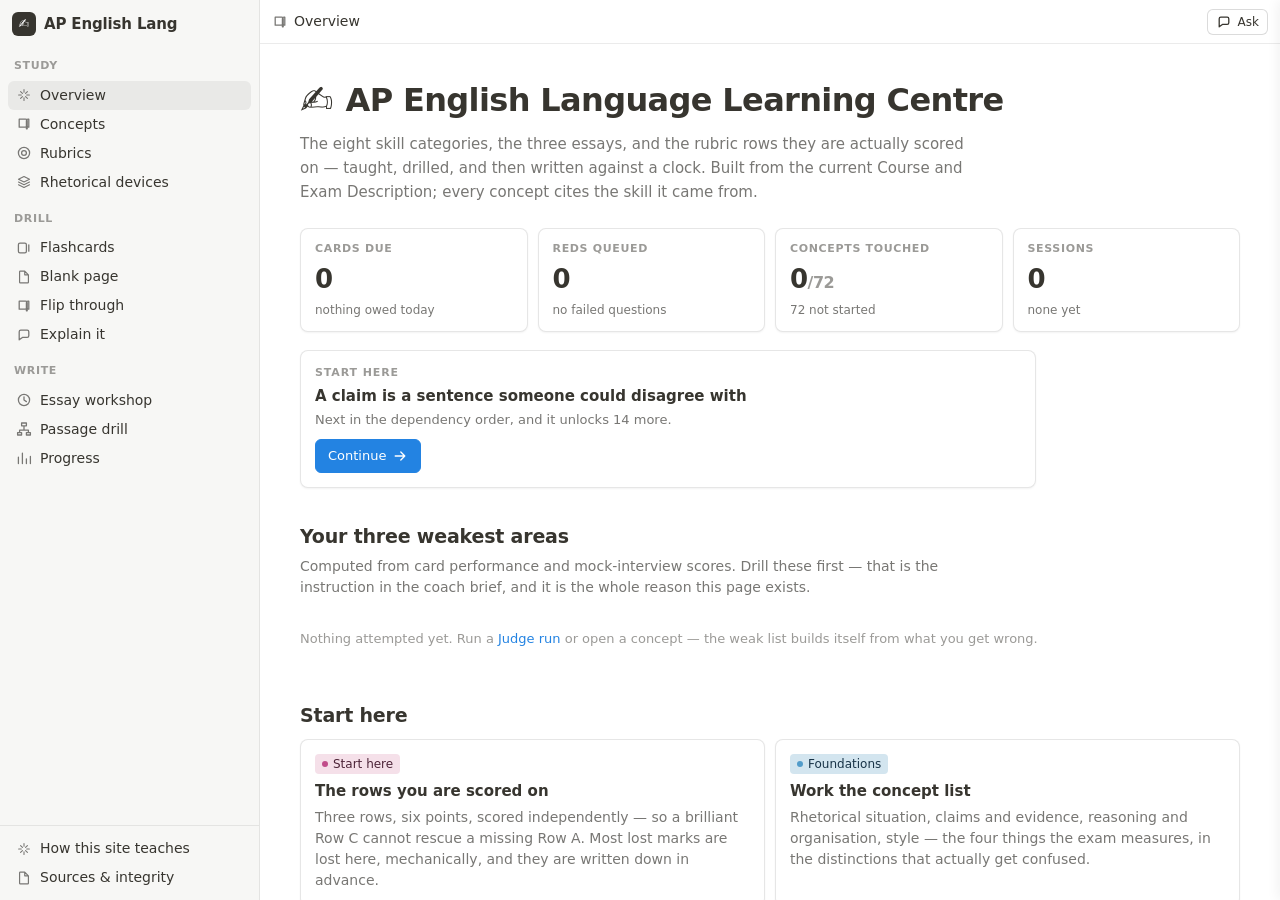
==== docs/learn/ap-english-lang/index.html @ 564c7996 "Learning Centre: the hub, and the two AP course centres One study engine, three centres. The machine" ====
<!DOCTYPE html>
<html lang="en">
<head>
<meta charset="UTF-8" />
<meta name="viewport" content="width=device-width, initial-scale=1.0" />
<title>AP English Language — Learning Centre</title>

<!--
  A study centre for AP English Language and Composition, built for a May 2027
  exam.

  Same engine as the other centres: no framework, no build step, no CDN, no
  network. It opens from file:// and keeps every byte of progress in
  localStorage under its own key.

  WHERE THE CONTENT COMES FROM. Everything traces to the College Board Course
  and Exam Description, version V.1, effective Fall 2024 — the edition
  governing a May 2027 exam. A single extract of that document was made once
  and every writer worked from that one copy, so no two of them could end up
  believing different things about the rubric. Every concept carries the skill
  code or rubric row it came from, and selfCheck() refuses a concept that does
  not.

  THE RUBRICS ARE QUOTED, NOT PARAPHRASED. On that one page fidelity beats
  voice: a student practises against those exact sentences and is scored
  against them. Every descriptor, decision rule and note in RUBRICS was
  transcribed from the CED and checked back against it as an exact substring.
  The surrounding "how you earn it" and "how you lose it" commentary is this
  site's own.

  NO REAL EXAM MATERIAL. Every essay prompt, drill passage and practice
  question here is original and says so. Released College Board questions are
  cited, never reproduced.

  WHY THERE IS NO DEPENDENCY MAP. The other centre has one because physics has
  real prerequisite structure — you cannot do energy before dynamics. These
  concepts are mostly lateral: you do not have to master exigence before
  audience, and a diagram implying you did would be a diagram of nothing. The
  prerequisite chains that do exist are short and live inside a single strand,
  and the concept list already shows them in order.

  This centre is NOT affiliated with, endorsed by, or produced by the College
  Board. AP is their trademark.
-->

<link rel="stylesheet" href="../shared/centre.css" />
<style>
/* Centre-local styling only. Anything shared with the other centres belongs in
   ../shared/centre.css. */

/* ---- rubric rows ---- */
.levels{display:flex;flex-direction:column;gap:8px;margin:10px 0 0}
.level{border:1px solid var(--card-line);border-radius:var(--radius);background:#fff;
       padding:12px 16px;text-align:left;width:100%;display:block}
.level.zero{background:var(--rail)}
.lvhead{display:flex;gap:8px;align-items:center;font-weight:600;font-size:13px;
        color:var(--ink-soft);margin-bottom:6px}
.lvpts{display:inline-flex;align-items:center;justify-content:center;min-width:22px;height:22px;
       border-radius:11px;background:var(--ink);color:#fff;font-size:12px;font-weight:700}
.level.zero .lvpts{background:var(--ink-faint)}
.lvdesc{font-size:14.5px;line-height:1.6}
.lvbul{margin:8px 0 0;padding-left:20px;font-size:13px;line-height:1.6;color:var(--ink-soft)}
.lvbul li{margin:3px 0}
button.level.pick{cursor:pointer;transition:border-color .12s,box-shadow .12s}
button.level.pick:hover{border-color:var(--accent)}
button.level.pick.on{border-color:var(--ink);box-shadow:0 0 0 1px var(--ink)}

/* ---- devices ---- */
.dev{display:flex;flex-direction:column}
.devhead{display:flex;gap:8px;align-items:baseline;flex-wrap:wrap;margin-bottom:8px}
.devdef{font-size:14px;line-height:1.6}
.devex{margin:10px 0 0;padding:8px 14px;border-left:2px solid var(--line-strong);
       background:var(--rail);border-radius:0 5px 5px 0;font-size:14px;line-height:1.65}
.devattr{font-size:11.5px;color:var(--ink-faint);margin:5px 0 0}
.deveff{font-size:13.5px;line-height:1.6;margin:10px 0 0}
.devconf{font-size:12.5px;line-height:1.55;margin:8px 0 0;color:var(--ink-soft);
         border-top:1px solid var(--line);padding-top:8px}

/* ---- workshop ---- */
.examtop{display:flex;gap:12px;align-items:center;flex-wrap:wrap;
         border-bottom:1px solid var(--line);padding-bottom:12px}
.clock{margin-left:auto;font-variant-numeric:tabular-nums;font-size:22px;font-weight:700;
       letter-spacing:-.02em}
.clock.low{color:var(--pill-red-ink)}
.essaybox{min-height:420px;margin-top:16px;font-size:15.5px;line-height:1.8;
          font-family:Georgia,"Iowan Old Style",serif}

/* ---- drill ---- */
.drillq{margin:22px 0 0;padding-top:18px;border-top:1px solid var(--line)}
.dqstem{font-size:15px;line-height:1.6;margin-bottom:10px}
.opt{display:flex;gap:10px;align-items:flex-start;text-align:left;width:100%;
     border:1px solid var(--line-strong);border-radius:8px;background:#fff;padding:10px 13px;
     font-size:14px;line-height:1.55;cursor:pointer;margin-bottom:6px;
     transition:border-color .12s,background .12s}
.opt:hover:enabled{border-color:var(--accent)}
.opt:disabled{cursor:default}
.opt.right{border-color:var(--pill-green-dot);background:#f6fbf7}
.opt.wrong{border-color:var(--pill-red-dot);background:#fff8f7}
.optl{font-weight:700;color:var(--ink-faint);flex:0 0 auto}
.optt{flex:1;min-width:0}
.pg-text.numbered p{counter-increment:pgline}
</style>
</head>

<body>
<div class="backdrop" id="backdrop"></div>

<div class="app">
  <aside class="rail nsb" id="rail">
    <div class="rail-head">
      <div class="mark">✍️</div>
      <div class="rail-title">AP English Lang</div>
    </div>
    <div class="rail-scroll nsb" id="nav"></div>
    <div class="rail-foot">
      <button class="navrow" data-go="method">
        <span class="ico" data-ico="spark"></span> How this site teaches
      </button>
      <button class="navrow" data-go="sources">
        <span class="ico" data-ico="file"></span> Sources &amp; integrity
      </button>
    </div>
  </aside>

  <div class="main">
    <header class="topbar">
      <button class="hamb" id="hamb" aria-label="Menu"><span data-ico="menu"></span></button>
      <div class="crumb"><span data-ico="book"></span><b id="crumb">Overview</b></div>
      <div class="spacer"></div>
      <span class="faint num" id="duebadge"></span>
      <button class="btn sm" id="tutorbtn" hidden><span data-ico="ask"></span> Ask</button>
    </header>
    <div class="scroll nsb" id="view"></div>
  </div>
</div>

<button class="asksel" id="asksel"><span data-ico="ask"></span> Ask</button>

<aside class="tutor" id="tutor" hidden>
  <div class="tutor-head">
    <span data-ico="ask" style="color:var(--ink-soft)"></span>
    <b>Ask</b>
    <button class="btn ghost sm" id="tutorclear">Clear</button>
    <button class="btn ghost sm" id="tutorclose">Close</button>
  </div>
  <div class="tutor-ctx" id="tutorctx"></div>
  <div class="tutor-log nsb" id="tutorlog"></div>
  <form class="tutor-ask" id="tutorform">
    <textarea id="tutorin" rows="1" placeholder="Explain this…"></textarea>
    <button class="btn primary sm" type="submit">Send</button>
  </form>
</aside>

<!-- The drafted material: concepts, cards, questions, the rubrics, the device
     reference, the essay prompts and the drills. Generated; see the note at the
     top of this file. -->
<script src="content.js"></script>

<script>
"use strict";

/* ===========================================================================
   THIS CENTRE'S OWN FURNITURE
   Hand-written, unlike content.js.
   =========================================================================== */

var GROUPS = [
  {id:"rhet",    label:"Rhetorical situation",       pill:"p-blue"},
  {id:"claim",   label:"Claims and evidence",        pill:"p-green"},
  {id:"reason",  label:"Reasoning and organisation", pill:"p-orange"},
  {id:"style",   label:"Style",                      pill:"p-purple"},
  {id:"exam",    label:"The exam and its rubrics",   pill:"p-pink"},
  {id:"devices", label:"Rhetorical devices",         pill:"p-yellow"}
];

var PRESETS = {
  explain: {label:"Explain it", emo:"💬", n:10, tier:1,
    blurb:"Tier 1. Can you say what the idea is, out loud, without reaching for a term?"},
  apply:   {label:"Apply it", emo:"🖊️", n:10, tier:2,
    blurb:"Tier 2. The rubric rows, the exam's own numbers, and what a given move actually does."},
  traps:   {label:"The traps", emo:"⚠️", n:10, tier:3,
    blurb:"Tier 3. Naming devices instead of explaining them, summary wearing analysis's clothes, the thesis nobody could disagree with."},
  weakest: {label:"Your weakest", emo:"🎯", n:12, weakest:true,
    blurb:"Questions tagged to the concepts your own card record says you are shakiest on."}
};

var METHOD = [
  {
    name:"Guess before you read",
    where:"Every concept page opens with one question and a blank box.",
    why:"Reading an explanation you have not tried to produce is the cheapest possible encounter "+
      "with it. Everything makes sense, nothing sticks, and what you take away is mostly the "+
      "feeling of having understood. Attempting first — and failing — changes what the prose is: "+
      "it arrives as the resolution to a question you are actually holding.",
    evidence:"Kornell, Hays & Bjork (2009); Richland, Kornell & Kao (2009). A failed retrieval "+
      "attempt before study beats spending the same time studying. The errors are not a cost "+
      "paid for the benefit — they appear to be part of the mechanism.",
    note:"Write the wrong thing rather than nothing. A blank is a weaker pretest than a bad guess."
  },
  {
    name:"Commit to a confidence, then look",
    where:"Flashcards ask how sure you are, and that button is what reveals the answer.",
    why:"Grading yourself after seeing the answer is the one place this app could quietly lie to "+
      "itself. Recognising a correct answer is easy and feels almost exactly like having known "+
      "it. Taking the claim before the answer is on screen makes it a prediction, which can be "+
      "scored — and the Progress tab scores it.",
    evidence:"The delayed-judgement-of-learning literature: confidence judgements made while the "+
      "material is still on screen track fluency rather than memory, and are systematically "+
      "inflated.",
    note:"This subject inflates worse than most, because its vocabulary is easy to recognise and "+
      "hard to use. Knowing what anaphora means is not the skill being tested."
  },
  {
    name:"Score yourself against the row, not against a feeling",
    where:"The essay workshop puts the rubric's real descriptors on screen while you mark your "+
      "own writing.",
    why:"Every essay is scored on three rows, independently, by a reader asking three yes-or-no "+
      "questions. A self-assessment that produces an overall impression is measuring something "+
      "the exam does not measure. Marking row by row, with the descriptors visible, is the only "+
      "version of this exercise that transfers.",
    evidence:"Rubric-referenced self-assessment improves performance when the criteria are "+
      "specific and visible at the moment of judging, and not otherwise — the visibility is the "+
      "active ingredient.",
    note:"Row B is four of the six points and moves the slowest. The workshop tracks it "+
      "separately for that reason."
  },
  {
    name:"Spacing, and coming back to what you got wrong",
    where:"Cards return on a schedule that lengthens when you are right and collapses when you "+
      "are not. Three correct recalls on three separate days is the criterion.",
    why:"Massed practice produces fast, confident, short-lived learning. Spaced practice feels "+
      "worse while you do it and is what is still there in May.",
    evidence:"Rawson & Dunlosky on successive relearning; Cepeda et al. on the spacing effect "+
      "across hundreds of studies.",
    note:"The due count in the sidebar is the only number here worth chasing daily."
  },
  {
    name:"Read the question, not the passage",
    where:"The passage drill explains every wrong option, not just the right answer.",
    why:"This exam's multiple choice is a reading skill rather than a recall test, and its "+
      "distractors are built to be true. An option can be an accurate statement about the "+
      "passage and still not answer the question asked, and noticing that gap is most of the "+
      "section. So the drill spends its effort on why each wrong option was tempting.",
    evidence:"Feedback that explains the error outperforms feedback that only marks it, and the "+
      "gap widens when the errors are systematic rather than careless.",
    note:"If you got one right by eliminating three, read the explanation anyway. Eliminating is "+
      "a different skill from recognising, and only one of them survives a harder passage."
  }
];

var SOURCES = [
  {label:"AP English Language and Composition Course and Exam Description",
   what:"The syllabus, and the only source of truth for this centre. The nine units, the eight "+
        "skill categories and their 22 skills, the exam format, and the complete scoring rubric "+
        "for all three free-response questions — every row, decision rule and note. Version V.1, "+
        "effective Fall 2024, the edition governing a May 2027 exam.",
   url:"https://apcentral.collegeboard.org/media/pdf/ap-english-language-and-composition-course-and-exam-description.pdf",
   fetched:"2026-08-05"},
  {label:"AP Central — how AP Exams are administered, by course",
   what:"Established that AP English Language and Composition is fully digital in Bluebook for "+
        "2027, with essays typed and submitted in the app. Rubrics, timings and weights are "+
        "unchanged by that.",
   url:"https://apcentral.collegeboard.org/",
   fetched:"2026-08-05"},
  {label:"Barron's AP English Language and Composition Premium, 2024",
   what:"Used ONLY as the old side of a diff — see CHANGES_SINCE_2024.md. Nothing here is taught "+
        "from it. It presents a single rubric in running prose for all three essays, with no "+
        "decision rules and no per-point exemplars, which is why the diff exists.",
   url:null,
   fetched:"2026-08-05"},
  {label:"Released College Board free-response questions",
   what:"CITED, NEVER REPRODUCED. The CED itself prints three sample questions — a synthesis "+
        "question on the future of public libraries, a rhetorical-analysis question on "+
        "Condoleezza Rice's 2012 commencement address at Southern Methodist University, and an "+
        "argument question on Barbara Jordan's warning about private wants. Every prompt in this "+
        "centre's workshop is original; work the real ones from College Board's own site "+
        "alongside them.",
   url:"https://apcentral.collegeboard.org/courses/ap-english-language-and-composition/exam",
   fetched:"2026-08-05"}
];

/* ===========================================================================
   THE CENTRE
   =========================================================================== */
var CENTRE = {
  id:         "ap-english-lang",
  title:      "AP English Language",
  emoji:      "✍️",
  storageKey: "ap_english_lang_learn_v1",

  requireSource: true,
  sourcePattern: "^(Skill [1-8]\\.[A-C]|Q[1-3] Row [ABC]|Exam format)$",

  /* No `map`. See the note at the top of this file: these concepts are lateral,
     and a dependency diagram would be drawing structure that is not there. */
  routes: [
    {id:"overview", label:"Overview",           ico:"spark",  section:"Study"},
    {id:"learn",    label:"Concepts",           ico:"book"},
    {id:"rubrics",  label:"Rubrics",            ico:"target"},
    {id:"devices",  label:"Rhetorical devices", ico:"layers"},
    {id:"cards",    label:"Flashcards",         ico:"cards",  section:"Drill"},
    {id:"recall",   label:"Blank page",         ico:"file"},
    {id:"practice", label:"Flip through",       ico:"book"},
    {id:"mock",     label:"Explain it",         ico:"ask"},
    {id:"workshop", label:"Essay workshop",     ico:"clock",  section:"Write"},
    {id:"drill",    label:"Passage drill",      ico:"flow"},
    {id:"progress", label:"Progress",           ico:"chart"}
  ],

  mock: {
    emoji: "💬",
    title: "Explain it",
    lede:  "A question appears. You answer it out loud, in your own words, before you reveal " +
           "anything. Then you score yourself honestly — Green only if you could survive two " +
           "follow-ups, Red if you bluffed. Reds come back in later sessions without warning.",
    order: ["explain","apply","traps","weakest"],
    note:  "<strong>The scoring rule.</strong><br>" +
           "<strong>Green</strong> — you produced it, correctly, and could handle a follow-up. " +
           "<strong>Amber</strong> — right but shallow, or you needed the hint. " +
           "<strong>Red</strong> — wrong, or you named a term instead of explaining an effect. " +
           "Fluent prose that restates the question in better vocabulary is a Red, not an Amber."
  },

  why: {
    head:   "Why the rubric rewards this",
    ask:    "Before you read the answer — why do you think this earns the point, and what would " +
            "a reader lose if you left it out?",
    reveal: "Show me the reasoning"
  },

  tutorRoot: "docs/learn/ap-english-lang/",

  overviewTitle: "AP English Language Learning Centre",
  lede: "The eight skill categories, the three essays, and the rubric rows they are actually " +
        "scored on — taught, drilled, and then written against a clock. Built from the current " +
        "Course and Exam Description; every concept cites the skill it came from.",

  startHere: [
    {href:"#/rubrics", pill:"p-pink", eyebrow:"Start here",
     title:"The rows you are scored on",
     body:"Three rows, six points, scored independently — so a brilliant Row C cannot rescue a " +
          "missing Row A. Most lost marks are lost here, mechanically, and they are written " +
          "down in advance."},
    {href:"#/learn", pill:"p-blue", eyebrow:"Foundations",
     title:"Work the concept list",
     body:"Rhetorical situation, claims and evidence, reasoning and organisation, style — the " +
          "four things the exam measures, in the distinctions that actually get confused."},
    {href:"#/workshop", pill:"p-green", eyebrow:"Under the clock",
     title:"Write one in forty minutes",
     body:"A prompt, the real time limit, a box. Then the rubric's own descriptors on screen " +
          "while you mark yourself row by row. Every attempt is kept, so Row B can be watched."},
    {href:"#/drill", pill:"p-orange", eyebrow:"Multiple choice",
     title:"Read the question, not the passage",
     body:"The exam's own question stems, and an explanation of why each wrong option was built " +
          "to tempt you. That is where this section is won."},
    {href:"#/method", pill:"p-purple", eyebrow:"Read once",
     title:"Why this site keeps getting in your way",
     body:"The gates, the guessing and the spacing are deliberate. Worth ten minutes before you " +
          "decide to route around one of them."}
  ],

  aboutNote:
    "<strong>What this site is.</strong> A study centre for AP English Language and Composition, " +
    "built from the College Board Course and Exam Description for the year in effect for a " +
    "<strong>May 2027</strong> exam. It is <strong>not affiliated with, endorsed by, or produced " +
    "by the College Board</strong>. Rubric descriptors are quoted and attributed because you are " +
    "scored against those exact sentences; every explanation around them is original. Every essay " +
    "prompt and drill passage here was written for this site and says so.",

  sourcesLede:
    "Every claim on this site traces to the Course and Exam Description. Nothing was invented for " +
    "the sake of a lesson, and where the syllabus is silent — as it is about what the Bluebook " +
    "editor lets you do — the site says so rather than filling the gap.",
  sourcesNote:
    "<strong>The honest note.</strong> " +
    "This is a study aid assembled from one reading of the CED, so it inherits any error in that " +
    "reading. No passage here is a real exam passage and no prompt is a real exam prompt — they " +
    "are original, and labelled. Where a real released question would be better practice, it is " +
    "cited rather than reproduced. <strong>AP</strong> is a trademark of the College Board.",

  concepts:  CONCEPTS,
  cards:     CARDS,
  questions: QUESTIONS,
  groups:    GROUPS,
  presets:   PRESETS,
  method:    METHOD,
  sources:   SOURCES
};
</script>

<script src="../shared/centre.js"></script>
<script src="views.js"></script>
<script>Centre.boot();</script>
</body>
</html>
---- docs/learn/shared/centre.css ----
/* ===========================================================================
   Learning Centre — shared stylesheet
   Extracted verbatim from the single-file Surrey site so every centre reads as
   one family. White mode only: there is deliberately no dark theme and no
   toggle. Nothing here is centre-specific.
   =========================================================================== */

/* ===========================================================================
   TOKENS
   Taken from the scheduler reference so the three pages read as one family.
   White mode only — there is deliberately no dark theme and no toggle.
   =========================================================================== */
:root{
  color-scheme: light;

  --bg:#ffffff;
  --ink:#37352f;          /* Notion's near-black; never pure #000 */
  --ink-soft:#787774;
  --ink-faint:#9b9a97;
  --placeholder:#b3b2af;

  --rail:#f7f7f5;
  --line:rgba(0,0,0,.08);
  --line-strong:rgba(0,0,0,.14);
  --hover:rgba(0,0,0,.06);

  --accent:#2383e2;
  --accent-hover:#1a6dc0;
  --accent-wash:rgba(35,131,226,.10);

  --card-line:rgba(15,15,15,.10);
  --card-shadow:0 1px 2px rgba(15,15,15,.05);
  --card-shadow-hover:0 2px 6px rgba(15,15,15,.12);
  --radius:8px;

  /* Notion pill pairs. Mastery maps onto three of these: green / yellow / red.
     Kept muted so a wall of status colour never out-shouts the accent. */
  --pill-green-bg:#dbeddb;   --pill-green-ink:#1c3829;   --pill-green-dot:#4f9d78;
  --pill-yellow-bg:#fdecc8;  --pill-yellow-ink:#402c1b;  --pill-yellow-dot:#cb912f;
  --pill-red-bg:#ffe2dd;     --pill-red-ink:#5d1715;     --pill-red-dot:#e03e3e;
  --pill-blue-bg:#d3e5ef;    --pill-blue-ink:#183347;    --pill-blue-dot:#529cca;
  --pill-purple-bg:#e8deee;  --pill-purple-ink:#412454;  --pill-purple-dot:#9065b0;
  --pill-orange-bg:#fadec9;  --pill-orange-ink:#49290e;  --pill-orange-dot:#d9730d;
  --pill-grey-bg:#e3e2e0;    --pill-grey-ink:#37352f;    --pill-grey-dot:#91918e;
  --pill-pink-bg:#f5e0e9;    --pill-pink-ink:#4c2337;    --pill-pink-dot:#c14c8a;
}

*{box-sizing:border-box}
html,body{height:100%}
body{
  margin:0;
  background:var(--bg);
  color:var(--ink);
  font:14px/1.5 system-ui,-apple-system,BlinkMacSystemFont,"Segoe UI",Helvetica,Arial,sans-serif;
  -webkit-font-smoothing:antialiased;
}
::selection{background:rgba(35,131,226,.22)}
a{color:var(--accent);text-decoration:none}
a:hover{text-decoration:underline}
button{font:inherit;color:inherit;background:none;border:none;cursor:pointer}
input,textarea,select{font:inherit;color:inherit}

/* Notion's slim scrollbars. Applied to every scroll container. */
.nsb::-webkit-scrollbar{height:12px;width:12px}
.nsb::-webkit-scrollbar-track{background:transparent}
.nsb::-webkit-scrollbar-thumb{
  background:rgba(55,53,47,.18);border-radius:999px;
  border:3px solid transparent;background-clip:content-box;
}
.nsb::-webkit-scrollbar-thumb:hover{background:rgba(55,53,47,.32);background-clip:content-box}

@keyframes pop-in{from{opacity:0;transform:translateY(4px) scale(.985)}to{opacity:1;transform:none}}
.pop{animation:pop-in .16s cubic-bezier(.2,.8,.2,1)}

/* ===========================================================================
   LAYOUT
   =========================================================================== */
.app{display:flex;height:100vh;overflow:hidden}

.rail{
  width:260px;flex:0 0 260px;background:var(--rail);
  border-right:1px solid var(--line);display:flex;flex-direction:column;
  transition:transform .2s;
}
.rail-head{display:flex;align-items:center;gap:8px;padding:12px 12px 8px}
.mark{
  width:24px;height:24px;border-radius:6px;background:var(--ink);
  display:grid;place-items:center;color:#fff;font-size:13px;flex:0 0 auto;
}
.rail-title{font-size:15px;font-weight:600;letter-spacing:-.01em;flex:1;min-width:0}
.rail-scroll{flex:1;overflow-y:auto;padding:0 8px 12px}
.rail-foot{padding:8px;border-top:1px solid var(--line)}

.sect-label{
  font-size:11px;font-weight:600;text-transform:uppercase;letter-spacing:.06em;
  color:var(--ink-faint);padding:0 6px;margin:14px 0 6px;
}
.navrow{
  display:flex;align-items:center;gap:8px;width:100%;text-align:left;
  padding:4px 8px;border-radius:6px;color:var(--ink);font-size:14px;
  transition:background .12s;
}
.navrow:hover{background:var(--hover)}
.navrow.on{background:var(--hover);font-weight:500}
.navrow .ico{color:var(--ink-soft);flex:0 0 auto}
/* An icon span is inline by default, so its SVG sits on the text baseline and
   every glyph lands at a slightly different height. Centring in a fixed box
   makes alignment a property of the container rather than of each path. */
[data-ico]{
  display:inline-flex;align-items:center;justify-content:center;
  width:16px;height:16px;flex:0 0 auto;vertical-align:middle;
}
[data-ico] svg{display:block}
.navrow .count{
  margin-left:auto;font-size:12px;color:var(--ink-faint);
  font-variant-numeric:tabular-nums;
}
.navrow .count.hot{
  background:var(--pill-red-bg);color:var(--pill-red-ink);
  padding:0 6px;border-radius:999px;font-weight:600;
}

.main{flex:1;display:flex;flex-direction:column;min-width:0}
.topbar{
  height:44px;flex:0 0 44px;border-bottom:1px solid var(--line);
  display:flex;align-items:center;gap:8px;padding:0 12px;
}
.crumb{display:flex;align-items:center;gap:6px;color:var(--ink-soft);font-size:14px;min-width:0}
.crumb b{color:var(--ink);font-weight:500}
.spacer{flex:1}
.hamb{display:none;width:28px;height:28px;border-radius:6px;place-items:center;color:var(--ink-soft)}
.hamb:hover{background:var(--hover)}
.scroll{flex:1;overflow-y:auto}
.page{padding:32px 40px 80px;max-width:1180px}
.page.narrow{max-width:920px}
/* The pipeline page carries a diagram and a side panel side by side, so it is
   allowed past the 1180 the prose pages are held to. */
.page.wide{max-width:1320px}

.backdrop{position:fixed;inset:0;background:rgba(0,0,0,.2);z-index:30;display:none}

@media(max-width:900px){
  .rail{position:fixed;inset:0 auto 0 0;z-index:40;transform:translateX(-100%)}
  body.rail-open .rail{transform:none}
  body.rail-open .backdrop{display:block}
  .hamb{display:grid}
  .page{padding:24px 20px 80px}
}

/* ===========================================================================
   TYPE
   =========================================================================== */
.title{display:flex;align-items:center;gap:12px;margin:0 0 8px}
.title .emo{font-size:40px;line-height:1}
.title h1{font-size:32px;font-weight:700;letter-spacing:-.02em;margin:0}
.lede{color:var(--ink-soft);font-size:15px;max-width:42rem;margin:0 0 4px;line-height:1.6}
h2.sec{font-size:19px;font-weight:600;letter-spacing:-.01em;margin:34px 0 10px}
h3.sub{font-size:15px;font-weight:600;margin:22px 0 6px}
.eyebrow{
  font-size:11px;font-weight:600;text-transform:uppercase;letter-spacing:.08em;
  color:var(--ink-faint);
}
.muted{color:var(--ink-soft)}
.faint{color:var(--ink-faint)}
.num{font-variant-numeric:tabular-nums}
code,.mono{
  font-family:ui-monospace,"SF Mono","JetBrains Mono",Menlo,monospace;
  font-size:.92em;
}
code{background:var(--pill-grey-bg);padding:1px 5px;border-radius:4px}

/* Math. A small LaTeX subset rendered with spans — see texToHtml(). KaTeX would
   be better typography and ~300 KB of JS plus font files, which would end this
   file's one hard rule: it opens from file:// with no network. */
.math{font-family:Georgia,"Times New Roman",serif;font-size:1.04em;white-space:nowrap}
.math i{font-style:italic;padding-right:.03em}
.math .up{font-style:normal;font-family:inherit;white-space:pre-wrap}
.math .up i{font-style:normal}
.math .up.bf{font-weight:700}
.math sup,.math sub{font-size:.72em;line-height:0}
.math sup{vertical-align:.52em}
.math sub{vertical-align:-.28em}
.math .frac{display:inline-flex;flex-direction:column;vertical-align:middle;
  text-align:center;margin:0 .18em}
.math .frac > span{padding:0 .3em;line-height:1.24}
.math .frac > span:first-child{border-bottom:1px solid currentColor}
.math .acc{position:relative;display:inline-block}
/* NOT .mark — that is the sidebar badge (white on dark), and an accent using
   it inherited color:#fff and rendered white-on-white. */
.math .acc > .amark{position:absolute;left:0;right:0;top:-.46em;text-align:center;
  font-size:.8em;line-height:1;font-style:normal}
.math .sqrt > span{border-top:1px solid currentColor;padding:0 .15em;margin-left:.05em}
.math-block{display:block;text-align:center;margin:12px 0;font-size:1.12em;white-space:normal}

/* tab strip under the page title */
.tabs{display:flex;gap:4px;border-bottom:1px solid var(--line);margin:18px 0 0}
.tab{
  display:flex;align-items:center;gap:6px;padding:6px 8px;font-size:14px;
  color:var(--ink-faint);border-bottom:2px solid transparent;margin-bottom:-1px;
}
.tab:hover{color:var(--ink-soft)}
.tab.on{color:var(--ink);font-weight:500;border-bottom-color:var(--ink)}
/* A tab that is a link still needs to stop looking like body copy on hover. */
a.tab:hover{text-decoration:none}

/* Concept page: reading column plus a gutter for the analogy. */
.lesson-wrap{display:flex;align-items:flex-start}
.lesson-side{
  flex:0 0 316px;min-width:0;position:sticky;top:0;
  padding:96px 40px 40px 0;
}
.analogy{
  background:var(--pill-yellow-bg);border:1px solid rgba(203,145,47,.22);
  border-radius:10px;padding:16px 18px;
}
.analogy-h{
  display:flex;align-items:center;gap:6px;
  font-size:11px;font-weight:700;text-transform:uppercase;letter-spacing:.07em;
  color:var(--pill-yellow-ink);opacity:.72;margin-bottom:8px;
}
.analogy p{margin:0 0 .7em;font-size:14px;line-height:1.62;color:var(--pill-yellow-ink)}
.analogy p:last-child{margin-bottom:0}
/* Below the breakpoint the gutter disappears, so the analogy rejoins the flow
   rather than being squeezed into a column too narrow to read. */
@media(max-width:1180px){
  .lesson-wrap{display:block}
  .lesson-side{position:static;flex:none;padding:0 40px 36px;max-width:44rem}
}
@media(max-width:900px){ .lesson-side{padding:0 20px 28px} }

/* Concept picker — a modal, so the page stays about the card. */
.modal{position:fixed;inset:0;z-index:70;display:none;align-items:center;justify-content:center;padding:20px}
body.pick-open .modal{display:flex}
.modal-bg{position:absolute;inset:0;background:rgba(15,15,15,.34)}
.modalbox{
  position:relative;background:#fff;border-radius:10px;width:min(760px,100%);
  max-height:min(82vh,760px);display:flex;flex-direction:column;
  box-shadow:0 10px 44px rgba(15,15,15,.26);
}
.modalhead{display:flex;align-items:center;gap:10px;padding:14px 18px;border-bottom:1px solid var(--line)}
.modalbody{overflow-y:auto;padding:4px 18px 12px;flex:1}
.modalfoot{display:flex;gap:8px;align-items:center;padding:12px 18px;border-top:1px solid var(--line)}
.ckgroup{padding:12px 0;border-bottom:1px solid var(--line)}
.ckgroup:last-child{border-bottom:none}
.ckhead{margin-bottom:6px}
.ckgrid{display:grid;grid-template-columns:repeat(2,minmax(0,1fr));gap:1px}
@media(max-width:640px){.ckgrid{grid-template-columns:1fr}}
.ckrow{
  display:flex;align-items:center;gap:9px;width:100%;text-align:left;
  padding:5px 8px;border-radius:6px;font-size:13.5px;color:var(--ink);
}
.ckrow:hover{background:var(--hover)}
.ckbox{
  flex:0 0 auto;width:16px;height:16px;border-radius:4px;background:#fff;
  border:1.5px solid var(--line-strong);display:grid;place-items:center;color:transparent;
  transition:background .1s,border-color .1s;
}
.ckrow.on .ckbox{background:var(--accent);border-color:var(--accent);color:#fff}
.cklabel{flex:1;min-width:0;overflow:hidden;text-overflow:ellipsis;white-space:nowrap}
/* The free-recall checklist reuses the picker row but needs two lines: the
   point, and what a full answer to it contains. The picker's single-line
   ellipsis would hide precisely the half you are scoring yourself against. */
.ckrow.rc{align-items:flex-start;padding:8px;gap:10px;border-bottom:1px solid var(--line)}
.ckrow.rc:last-child{border-bottom:none}
.ckrow.rc .ckbox{margin-top:2px}
.ckrow.rc .cklabel{white-space:normal;overflow:visible;text-overflow:clip;line-height:1.5}
.ckrow.rc .ckq{display:block;font-weight:500}
.ckrow.rc .cka{display:block;font-size:12.5px;color:var(--ink-soft);margin-top:3px}
.ckrow.rc.on{background:var(--pill-green-bg)}
.ckrow.rc.on .ckq{color:var(--pill-green-ink)}
details.myrecall{margin:14px 0 22px;font-size:13px}
details.myrecall summary{cursor:pointer;color:var(--ink-soft);font-size:12px}
/* Flagged rows in the picker. The tint has to survive .ckrow:hover and the
   selected state, or the cue disappears exactly when you are interacting. */
.ckrow.fl,.ckrow.fl:hover{background:var(--pill-orange-bg)}
.ckrow.fl .cklabel{font-weight:500}
.ckflag{flex:0 0 auto;font-size:11px;color:var(--pill-orange-ink);line-height:1}
.ckn{font-size:11px;color:var(--ink-faint);font-variant-numeric:tabular-nums;flex:0 0 auto}
/* Attempted-or-not, as a dot. Hollow for never-seen so "nothing here yet" reads
   as absence rather than as another colour competing with the filled states. */
.sdot{
  flex:0 0 auto;width:8px;height:8px;border-radius:50%;display:inline-block;
  background:var(--pill-grey-dot);
}
.sdot.s-new{background:transparent;box-shadow:inset 0 0 0 1.5px var(--line-strong)}
.sdot.s-learning{background:var(--pill-yellow-dot)}
.sdot.s-due{background:var(--pill-blue-dot)}
.sdot.s-solid{background:var(--pill-green-dot)}
.ckleg{
  display:inline-flex;align-items:center;gap:5px;font-size:11px;color:var(--ink-faint);
  flex-wrap:wrap;
}
.ckleg .sdot{margin-left:6px}
.ckleg .sdot:first-child{margin-left:0}
@media(max-width:640px){.ckleg{display:none}}

/* Flip-through cards. Both faces occupy the same grid cell so the card sizes to
   the taller of the two — an absolutely-positioned flip cannot auto-height, and
   these answers vary from six words to a paragraph. */
.flipwrap{max-width:50rem}
.flipmeta{display:flex;align-items:center;gap:8px;margin-bottom:12px;flex-wrap:wrap}
.flipcard{display:grid;perspective:1600px;cursor:pointer;min-height:300px}
.flipface{
  grid-area:1/1;backface-visibility:hidden;-webkit-backface-visibility:hidden;
  transition:transform .42s cubic-bezier(.4,.15,.2,1);
  background:#fff;border:1px solid var(--card-line);border-radius:12px;
  box-shadow:0 1px 3px rgba(15,15,15,.06),0 8px 28px rgba(15,15,15,.06);
  padding:26px 34px 22px;display:flex;flex-direction:column;
}
.flipface.back{transform:rotateY(180deg)}
.flipcard.flipped .flipface.front{transform:rotateY(-180deg)}
.flipcard.flipped .flipface.back{transform:rotateY(0)}
.fkind{
  font-size:11px;font-weight:600;text-transform:uppercase;letter-spacing:.07em;
  color:var(--ink-faint);flex:0 0 auto;
}
/* The prompt is the point of the card, so it gets the optical centre rather than
   being pinned under the label with dead space beneath it. */
.ftext{
  flex:1;display:flex;flex-direction:column;justify-content:center;
  font-size:23px;line-height:1.42;letter-spacing:-.011em;
  padding:18px 0;max-width:34em;
}
.flipface.back .ftext{font-size:20px;line-height:1.5}
.ftext p{margin:0 0 .6em}
.ftext p:last-child{margin-bottom:0}
.ftext code{font-size:.88em;background:var(--rail);padding:2px 6px;border-radius:4px}
.fmeans{
  flex:0 0 auto;margin-top:4px;padding-top:14px;border-top:1px solid var(--line);
  font-size:14.5px;line-height:1.62;color:var(--ink-soft);max-width:44em;
}
.fmeans p{margin:0 0 .5em}
.fmeans p:last-child{margin-bottom:0}
.fhint{flex:0 0 auto;font-size:12px;color:var(--placeholder);letter-spacing:.02em}
/* Ask-the-tutor, on the answer face only. Asking before you have seen the answer
   is asking to be told, which is the opposite of retrieval practice. */
.fask{flex:0 0 auto;margin-top:14px;display:flex;justify-content:flex-end}
.fask .btn{color:var(--ink-soft)}
.fask .btn:hover{color:var(--ink);border-color:var(--line-strong)}
/* One tick per card in a tracked pass — where you are, and what you have called
   so far. Cheaper to read at a glance than a pair of counters alone. */
.trackstrip{display:flex;gap:2px;margin-bottom:12px;flex-wrap:wrap}
.trackstrip i{
  flex:1 1 4px;min-width:3px;height:4px;border-radius:2px;
  background:var(--line-strong);opacity:.45;transition:background .12s,opacity .12s;
}
.trackstrip i.known{background:var(--pill-green-dot);opacity:1}
.trackstrip i.unknown{background:var(--pill-red-dot);opacity:1}
.trackstrip i.now{opacity:1;background:var(--accent);height:6px;margin-top:-1px}
.flipcard:hover .fhint{color:var(--ink-faint)}

/* Full screen — nothing on the display but the card. */
body.fs .rail,
body.fs .topbar,
body.fs .fs-hide{display:none}
body.fs .scroll{background:var(--rail)}
body.fs .page{
  max-width:none;padding:0;min-height:100vh;
  display:flex;flex-direction:column;justify-content:center;align-items:center;
}
body.fs .flipwrap{width:min(78rem,94vw);max-width:none;margin:0 auto}
body.fs .flipwrap .btnrow{justify-content:center}
body.fs .flipwrap > p{text-align:center}
body.fs .flipcard{min-height:min(62vh,620px)}
body.fs .ftext{font-size:34px;line-height:1.34;max-width:26em}
body.fs .flipface.back .ftext{font-size:27px;line-height:1.42}
body.fs .fmeans{font-size:17px}
body.fs .flipface{padding:34px 46px 28px;border-radius:16px}
@media(max-width:900px){
  .ftext{font-size:19px}
  .flipface.back .ftext{font-size:17px}
  .flipface{padding:20px 22px 18px}
  body.fs .ftext{font-size:23px}
  body.fs .flipface.back .ftext{font-size:19px}
  body.fs .flipface{padding:22px 24px}
}

/* Ordered "learn next" list on the dependency map. */
.nextlist{list-style:none;margin:0;padding:0;counter-reset:none}
.nextlist li{margin-bottom:6px}
.nextlist a{
  display:flex;align-items:center;gap:10px;width:100%;
  padding:9px 12px;border:1px solid var(--card-line);border-radius:var(--radius);
  background:#fff;box-shadow:var(--card-shadow);color:var(--ink);
  transition:box-shadow .12s,border-color .12s;
}
.nextlist a:hover{box-shadow:var(--card-shadow-hover);border-color:var(--line-strong)}
.nrank{
  flex:0 0 auto;width:22px;height:22px;border-radius:50%;background:var(--ink);color:#fff;
  display:grid;place-items:center;font-size:12px;font-weight:600;
  font-variant-numeric:tabular-nums;
}
.ntitle{flex:1;min-width:0;font-size:14px;font-weight:500;overflow:hidden;text-overflow:ellipsis;white-space:nowrap}
.nunlock{flex:0 0 auto;font-size:12px;color:var(--ink-faint);font-variant-numeric:tabular-nums}
@media(max-width:900px){ .nextlist .pill{display:none} }

/* ===========================================================================
   PROCESS TIMELINE
   A dated rail down the left with the entry cards hanging off it. The rail is a
   pseudo-element on the list rather than a border on each row, so a row can be
   any height and the line stays continuous through the gaps.
   =========================================================================== */
.tl{position:relative;margin:0;padding:0 0 0 132px}
/* The rail starts at the first dot rather than at the top of the list, so it
   reads as connecting the entries instead of running past the first one. */
.tl::before{
  content:"";position:absolute;left:96px;top:25px;bottom:12px;width:1px;
  background:var(--line-strong);
}
.tlrow{position:relative;margin:0 0 12px}
/* Both the date and the dot are centred on the kind pill, not on the card:
   card border 1 + padding 14 + half a 20px pill = 25px from the row's top.
   The date column stops at 72px so its ring of a dot is not crowding the text. */
.tldate{
  position:absolute;left:-132px;top:17px;width:72px;text-align:right;
  font-size:12px;line-height:1.35;color:var(--ink-faint);font-variant-numeric:tabular-nums;
}
.tldate b{display:block;color:var(--ink-soft);font-weight:600}
.tldot{
  position:absolute;left:-40px;top:20.5px;width:9px;height:9px;border-radius:50%;
  background:var(--pill-grey-dot);box-shadow:0 0 0 3px var(--bg);
}
/* Key moments get a ring instead of extra colour — the pill already carries the
   kind, and a second hue on the same dot would compete with it. */
.tlrow.key .tldot{box-shadow:0 0 0 3px var(--bg),0 0 0 4.5px var(--ink)}
.tlera{
  position:relative;margin:34px 0 14px;padding:14px 16px;
  background:var(--rail);border:1px solid var(--line);border-radius:var(--radius);
}
.tlera:first-child{margin-top:18px}
.tlera h3{font-size:16px;font-weight:600;letter-spacing:-.01em;margin:0}
.tlera .when{font-size:12px;color:var(--ink-faint);font-variant-numeric:tabular-nums}
.tlera p{margin:8px 0 0;font-size:13.5px;line-height:1.62;color:var(--ink-soft);max-width:46rem}
.tlfield{margin-top:10px;font-size:13.5px;line-height:1.62}
.tlfield .lbl{
  font-size:11px;font-weight:600;text-transform:uppercase;letter-spacing:.07em;
  color:var(--ink-faint);margin-right:7px;
}
.tlev{list-style:none;margin:10px 0 0;padding:0;border-top:1px solid var(--line)}
.tlev li{
  display:flex;gap:10px;padding:5px 0 0;font-size:13px;line-height:1.55;
  color:var(--ink-soft);
}
.tlev li::before{content:"";flex:0 0 auto;width:3px;border-radius:2px;background:var(--line-strong);margin:3px 0}
.tlart{
  display:inline-flex;align-items:center;font-size:11.5px;color:var(--ink-soft);
  background:var(--rail);border:1px solid var(--line);border-radius:5px;
  padding:1px 6px;font-family:ui-monospace,"SF Mono",Menlo,monospace;
}
@media(max-width:900px){
  .tl{padding-left:0}
  .tl::before,.tldot{display:none}
  .tldate{position:static;width:auto;text-align:left;margin:0 0 5px}
  .tldate b{display:inline}
}

/* ===========================================================================
   TUTOR DRAWER
   Present only when the page is served by serve.py from localhost. Opened from
   file:// there is no button, no fetch, and no evidence any of this exists —
   which is the state it must be in at a judging table with no wifi.
   =========================================================================== */
.tutor{
  position:fixed;top:0;right:0;bottom:0;width:400px;max-width:100vw;
  background:#fff;border-left:1px solid var(--line);z-index:50;
  display:flex;flex-direction:column;transform:translateX(100%);
  transition:transform .18s ease;box-shadow:-2px 0 12px rgba(15,15,15,.06);
}
body.tutor-open .tutor{transform:none}
.tutor-head{
  height:44px;flex:0 0 44px;border-bottom:1px solid var(--line);
  display:flex;align-items:center;gap:8px;padding:0 8px 0 14px;
}
.tutor-head b{font-size:14px;font-weight:600;flex:1}
.tutor-ctx{
  padding:8px 14px;border-bottom:1px solid var(--line);background:var(--rail);
  font-size:12px;color:var(--ink-soft);
}
.tutor-log{flex:1;overflow-y:auto;padding:14px}
.tutor-log:empty::after{
  content:"Ask about anything on the page — a sentence that will not come apart, a number you cannot place, a choice you cannot justify yet.";
  display:block;color:var(--placeholder);font-size:13px;line-height:1.55;
}
.turn{margin-bottom:14px;font-size:13.5px;line-height:1.6}
.turn .who{
  font-size:11px;font-weight:600;text-transform:uppercase;letter-spacing:.06em;
  color:var(--ink-faint);margin-bottom:3px;
}
.turn.me .bubble{background:var(--accent-wash);border-radius:6px;padding:7px 10px}
.turn p{margin:0 0 7px}
.turn p:last-child{margin-bottom:0}
.turn code{background:var(--rail);padding:1px 4px;border-radius:3px;font-size:12.5px}
/* Headings are deliberately close to body size. A drawer this narrow does not
   have room for a display hierarchy, and the model reaches for ### freely. */
.turn h3,.turn h4,.turn h5,.turn h6{
  font-size:13.5px;font-weight:600;line-height:1.4;margin:12px 0 4px;
  letter-spacing:-.005em;
}
.turn h3:first-child,.turn h4:first-child{margin-top:0}
.turn ul,.turn ol{margin:0 0 7px;padding-left:20px}
.turn li{margin-bottom:3px}
.turn li:last-child{margin-bottom:0}
.turn pre{
  background:var(--rail);border:1px solid var(--line);border-radius:6px;
  padding:8px 10px;margin:0 0 8px;overflow-x:auto;
}
.turn pre code{background:none;padding:0;font-size:12px;line-height:1.5}
.turn em{font-style:italic}
.turn strong{font-weight:600}
.turn.err{color:var(--pill-red-ink);background:var(--pill-red-bg);padding:8px 10px;border-radius:6px}
.tutor-ask{border-top:1px solid var(--line);padding:10px;display:flex;gap:8px;align-items:flex-end}
.tutor-ask textarea{
  flex:1;resize:none;border:1px solid var(--line-strong);border-radius:6px;
  padding:7px 9px;font:inherit;font-size:13.5px;line-height:1.45;max-height:120px;
  background:#fff;color:var(--ink);
}
.tutor-ask textarea:focus{outline:none;border-color:var(--accent)}
.thinking{color:var(--ink-faint);font-size:13px;font-style:italic}
@media(max-width:900px){ .tutor{width:100%} }

/* Floating "Ask" above a text selection. Positioned in viewport coordinates
   from the selection's own rect, so it tracks wrapped and multi-line ranges. */
.asksel{
  position:fixed;z-index:60;display:none;align-items:center;gap:5px;
  padding:5px 10px;border-radius:6px;font-size:12.5px;font-weight:500;
  background:var(--ink);color:#fff;box-shadow:0 2px 8px rgba(15,15,15,.22);
  transform:translate(-50%,-100%);white-space:nowrap;
}
.asksel:hover{background:#000}
.asksel::after{                       /* little tail pointing at the text */
  content:"";position:absolute;top:100%;left:50%;transform:translateX(-50%);
  border:4px solid transparent;border-top-color:var(--ink);
}
body.asksel-on .asksel{display:inline-flex}

/* ===========================================================================
   COMPONENTS
   =========================================================================== */
.card{
  background:#fff;border:1px solid var(--card-line);box-shadow:var(--card-shadow);
  border-radius:var(--radius);padding:14px;
}
.card.hoverable{transition:box-shadow .12s}
.card.hoverable:hover{box-shadow:var(--card-shadow-hover)}
.grid{display:grid;gap:10px}
.g2{grid-template-columns:repeat(2,minmax(0,1fr))}
.g3{grid-template-columns:repeat(3,minmax(0,1fr))}
.g4{grid-template-columns:repeat(4,minmax(0,1fr))}
@media(max-width:900px){.g2,.g3,.g4{grid-template-columns:1fr}}

.pill{
  display:inline-flex;align-items:center;gap:5px;font-size:12px;font-weight:500;
  padding:1px 7px;border-radius:4px;background:var(--pill-grey-bg);color:var(--pill-grey-ink);
  white-space:nowrap;
}
.pill .dot{width:6px;height:6px;border-radius:50%;background:var(--pill-grey-dot);flex:0 0 auto}
.p-green{background:var(--pill-green-bg);color:var(--pill-green-ink)}
.p-green .dot{background:var(--pill-green-dot)}
.p-yellow{background:var(--pill-yellow-bg);color:var(--pill-yellow-ink)}
.p-yellow .dot{background:var(--pill-yellow-dot)}
.p-red{background:var(--pill-red-bg);color:var(--pill-red-ink)}
.p-red .dot{background:var(--pill-red-dot)}
.p-blue{background:var(--pill-blue-bg);color:var(--pill-blue-ink)}
.p-blue .dot{background:var(--pill-blue-dot)}
.p-purple{background:var(--pill-purple-bg);color:var(--pill-purple-ink)}
.p-purple .dot{background:var(--pill-purple-dot)}
.p-orange{background:var(--pill-orange-bg);color:var(--pill-orange-ink)}
.p-orange .dot{background:var(--pill-orange-dot)}
.p-pink{background:var(--pill-pink-bg);color:var(--pill-pink-ink)}
.p-pink .dot{background:var(--pill-pink-dot)}

.btn{
  display:inline-flex;align-items:center;justify-content:center;gap:6px;
  padding:6px 12px;border-radius:6px;font-size:13px;font-weight:500;
  border:1px solid var(--line-strong);background:#fff;transition:background .12s;
}
.btn:hover{background:rgba(0,0,0,.03)}
.btn.primary{background:var(--accent);border-color:var(--accent);color:#fff}
.btn.primary:hover{background:var(--accent-hover)}
.btn.ghost{border-color:transparent;color:var(--ink-soft)}
.btn.ghost:hover{background:var(--hover);color:var(--ink)}
.btn.sm{padding:3px 8px;font-size:12px}
.btn:disabled{opacity:.4;cursor:default}
.btn.g{background:var(--pill-green-bg);border-color:var(--pill-green-dot);color:var(--pill-green-ink)}
.btn.a{background:var(--pill-yellow-bg);border-color:var(--pill-yellow-dot);color:var(--pill-yellow-ink)}
.btn.r{background:var(--pill-red-bg);border-color:var(--pill-red-dot);color:var(--pill-red-ink)}
.btnrow{display:flex;gap:8px;flex-wrap:wrap;align-items:center}

.stat{padding:12px 14px}
.stat .k{font-size:11px;text-transform:uppercase;letter-spacing:.06em;color:var(--ink-faint);font-weight:600}
.stat .v{font-size:26px;font-weight:700;letter-spacing:-.02em;font-variant-numeric:tabular-nums;margin-top:2px}
.stat .s{font-size:12px;color:var(--ink-soft);margin-top:2px}

/* Flags. Deliberately loud when set and quiet when not — an unflagged card
   should not carry visual weight for a control you are not using. */
.flagbtn{
  display:inline-flex;align-items:center;gap:5px;flex:0 0 auto;
  padding:3px 8px;border-radius:6px;font-size:12px;line-height:1.4;
  border:1px solid transparent;background:transparent;color:var(--ink-faint);
  transition:background .12s,color .12s,border-color .12s;
}
.flagbtn .fi{font-size:13px;line-height:1}
.flagbtn:hover{background:var(--hover);color:var(--ink-soft)}
.flagbtn.on{
  background:var(--pill-orange-bg);color:var(--pill-orange-ink);
  border-color:var(--pill-orange-dot);font-weight:500;
}
.flagbtn.on:hover{background:var(--pill-orange-bg);color:var(--pill-orange-ink)}
.card.flagged{border-color:var(--pill-orange-dot);box-shadow:inset 3px 0 0 var(--pill-orange-dot)}

.bar{height:6px;border-radius:999px;background:var(--pill-grey-bg);overflow:hidden}
.bar > i{display:block;height:100%;border-radius:999px;background:var(--pill-green-dot)}

table.t{border-collapse:collapse;width:100%;font-size:13px}
table.t th{
  text-align:left;font-weight:600;color:var(--ink-soft);font-size:11px;
  text-transform:uppercase;letter-spacing:.05em;padding:6px 10px;
  border-bottom:1px solid var(--line);
}
table.t td{padding:7px 10px;border-bottom:1px solid var(--line);vertical-align:top}
table.t tr:last-child td{border-bottom:none}
table.t td.n{font-variant-numeric:tabular-nums;white-space:nowrap}
.tscroll{overflow-x:auto;border:1px solid var(--card-line);border-radius:var(--radius);background:#fff}

.note{
  border-left:3px solid var(--pill-yellow-dot);background:#fffdf7;
  padding:10px 14px;border-radius:0 6px 6px 0;font-size:13px;line-height:1.6;
}
.note.danger{border-left-color:var(--pill-red-dot);background:#fff8f7}
.note.info{border-left-color:var(--accent);background:#f7fbff}

.kbd{
  display:inline-block;border:1px solid var(--line-strong);border-bottom-width:2px;
  border-radius:4px;padding:0 5px;font-size:11px;color:var(--ink-soft);background:#fff;
}

input.txt,textarea.txt{
  width:100%;border:1px solid var(--line-strong);border-radius:6px;
  padding:8px 10px;background:#fff;outline:none;transition:border-color .12s;
}
input.txt:focus,textarea.txt:focus{border-color:var(--accent)}
input.txt::placeholder,textarea.txt::placeholder{color:var(--placeholder)}
textarea.txt{resize:vertical;min-height:90px;line-height:1.6}

/* ===========================================================================
   LESSON PROSE — reads like a Notion document, not like an app pane
   =========================================================================== */
.prose{max-width:46rem;font-size:16px;line-height:1.7;color:var(--ink)}
.prose p{margin:0 0 14px}
.prose ul,.prose ol{margin:0 0 14px;padding-left:22px}
.prose li{margin:5px 0}
.prose strong{font-weight:600}
.prose h4{font-size:16px;font-weight:600;margin:26px 0 8px}
.prose figure{margin:18px 0}
.prose img{max-width:100%;border:1px solid var(--card-line);border-radius:var(--radius);display:block}
.prose figcaption{font-size:12px;color:var(--ink-faint);margin-top:6px}
.formula{
  background:var(--rail);border:1px solid var(--line);border-radius:6px;
  padding:12px 14px;margin:0 0 14px;font-family:ui-monospace,"SF Mono",Menlo,monospace;
  font-size:14px;overflow-x:auto;
}
/* The pretest gate and the self-explanation box. Deliberately the most
   prominent thing on the page when they appear — they are the part of the
   lesson that does the work, and reading is the part that feels like it. */
.gate{
  border:1px solid var(--line-strong);border-radius:var(--radius);
  background:#fff;padding:18px 20px;margin:18px 0 26px;max-width:46rem;
  box-shadow:0 1px 2px rgba(0,0,0,.04);
}
.gate.soft{background:var(--rail);box-shadow:none;margin:0 0 22px}
.gate-q{font-size:17px;line-height:1.5;font-weight:500;margin:6px 0 10px}
.gate-q code{font-size:.92em}
.guessback{
  border-left:3px solid var(--accent);background:#f7fbff;
  padding:12px 16px;border-radius:0 6px 6px 0;margin:0 0 22px;max-width:46rem;
}
.gb-head{
  display:flex;align-items:center;gap:6px;font-size:11px;font-weight:600;
  text-transform:uppercase;letter-spacing:.05em;color:var(--ink-soft);margin-bottom:8px;
}
.gb-you{
  margin:0;padding:0 0 0 12px;border-left:2px solid var(--line-strong);
  font-size:14px;line-height:1.6;white-space:pre-wrap;
}
.gb-a{margin-top:12px;padding-top:12px;border-top:1px solid var(--line);font-size:13px;line-height:1.6}
/* ---- Worked example --------------------------------------------------------
   Numbered steps down the left, the justification for each one set quieter
   underneath it. The answer and the independent check are boxed off at the
   bottom so the eye can find "did I get the same thing" without re-reading the
   derivation. */
.worked{
  border:1px solid var(--card-line);border-radius:var(--radius);background:#fff;
  padding:16px 20px;margin:0 0 22px;max-width:46rem;
}
.worked .w-prompt{font-size:15px;line-height:1.65}
.worked .w-prompt p:last-child,.worked .w-given p:last-child{margin-bottom:0}
.worked .w-given{
  margin:10px 0 0;padding:8px 12px;background:var(--rail);border-radius:6px;
  font-size:13.5px;line-height:1.6;color:var(--ink-soft);
}
.w-steps{margin:16px 0 0;padding-left:22px}
.w-steps li{margin:0 0 14px}
.w-steps li::marker{color:var(--ink-faint);font-variant-numeric:tabular-nums}
.w-do{font-size:14.5px;line-height:1.65}
.w-do p{margin:0 0 6px}
.w-why{
  font-size:13px;line-height:1.6;color:var(--ink-soft);
  border-left:2px solid var(--line);padding-left:10px;margin-top:4px;
}
.w-why p{margin:0 0 6px}
.w-why p:last-child{margin-bottom:0}
.w-ans{
  margin:16px 0 0;padding:10px 14px;border-radius:6px;
  background:var(--rail);font-size:14.5px;line-height:1.6;
}
.w-check{
  margin:8px 0 0;padding:10px 14px;border-left:3px solid var(--pill-green-dot);
  background:#f6fbf7;border-radius:0 6px 6px 0;font-size:13px;line-height:1.6;
}

/* ---- A passage, worked ----------------------------------------------------- */
.passage{max-width:46rem;margin:0 0 22px}
.pg-text{
  margin:0;padding:14px 18px;border-left:3px solid var(--line-strong);
  background:var(--rail);border-radius:0 6px 6px 0;
  font-size:15px;line-height:1.75;
}
.pg-text p{margin:0 0 12px}
.pg-text p:last-child{margin-bottom:0}
.pg-attr{font-size:12px;color:var(--ink-faint);margin:8px 0 0;padding-left:2px}
.pg-move,.pg-write{font-size:14px;line-height:1.65;margin:14px 0 0}
.pg-move p,.pg-write p{margin:6px 0 0}

.layer-tabs{display:flex;gap:4px;margin:0 0 16px}
.layer-tabs .tab{border:1px solid var(--line-strong);border-radius:6px;border-bottom-width:1px;margin:0;padding:4px 10px;font-size:13px}
.layer-tabs .tab.on{background:var(--ink);color:#fff;border-color:var(--ink)}

/* dependency map */
.mapwrap{overflow:auto;border:1px solid var(--card-line);border-radius:var(--radius);background:#fff}
.mapwrap svg{display:block}
.node rect{transition:fill .12s}
.node:hover rect{stroke:var(--accent);stroke-width:2}
.node text{font-size:11px;fill:var(--ink);pointer-events:none}
.edge{fill:none;stroke:var(--line-strong);stroke-width:1.2}

/* ===========================================================================
   PIPELINE DIAGRAM
   The dependency map is small enough to take in whole; this one is not, so it
   gets its own scroll pane with a sticky-ish stage gutter drawn into the SVG
   rather than as DOM beside it — a separate label column would have to be kept
   in vertical sync with the diagram through every zoom and scroll, and would
   not survive being exported as an image.
   =========================================================================== */
/* Two columns, and the left one is allowed to be as narrow as it must be —
   minmax(0,1fr) rather than 1fr, or the SVG's intrinsic width would set the
   floor and put the grid itself into overflow. */
.pipegrid{display:grid;grid-template-columns:minmax(0,1fr) 360px;gap:20px;align-items:start;margin-top:12px}
.pipeside{position:sticky;top:0;align-self:start;max-height:calc(100vh - 110px);overflow:auto}
/* 1400, not the ~1080 a content-width guess suggests: the rail takes 260 and the
   page padding another 80 before the grid sees any of it, so a 1180 viewport
   leaves the diagram 440px and scales the labels into illegibility. Below this
   the panel goes under the diagram, which costs the side-by-side reading and
   keeps the diagram readable — the right trade in that order. */
@media(max-width:1400px){
  .pipegrid{grid-template-columns:minmax(0,1fr)}
  .pipeside{position:static;max-height:none}
  .pipeside .card{max-width:46rem}
}
.pipewrap{border:1px solid var(--card-line);border-radius:var(--radius);background:#fff;overflow:hidden;max-width:920px}
/* No horizontal scroll, ever: the SVG takes the column's width and its height
   follows from the viewBox. */
.pipewrap svg{display:block;width:100%;height:auto}
.pnode rect{transition:fill .12s,stroke .12s}
.pnode:hover rect{stroke:var(--accent);stroke-width:2}
/* 11px rather than the 11.5 the rest of the page uses for small labels: the
   node is 150 wide with 10 of padding, and the authored titles run to 21
   characters. At 11.5 the widest of them touch the box edge. */
.pnode .pt{font-size:11px;font-weight:600;fill:var(--ink);pointer-events:none}
.pnode .ps{font-size:9.5px;fill:var(--ink-soft);pointer-events:none}
/* Selection is drawn as a ring on the node plus a dim on everything unrelated.
   Dimming rather than hiding keeps the shape of the pipeline legible while you
   read one step of it — you can still see where the step sits. */
.pnode.on rect{stroke:var(--ink);stroke-width:2.2}
.pipe.sel .pnode.dim{opacity:.24}
.pipe.sel .pedge.dim{opacity:.12}
.pedge{fill:none;stroke:var(--line-strong);stroke-width:1.2}
.pedge.hot{stroke:var(--accent);stroke-width:2}
.pedge.dash{stroke-dasharray:4 3}
.plane{font-size:10px;fill:var(--ink-faint);letter-spacing:.06em;text-transform:uppercase;font-weight:600}
.pband{fill:var(--rail)}
.pstar{font-size:11px;fill:var(--pill-yellow-dot)}
/* The stat chips under a step. Tabular numerals so a column of them lines up. */
.pnums{display:flex;flex-wrap:wrap;gap:6px;margin-top:12px}
.pnum{
  border:1px solid var(--line);border-radius:6px;background:var(--rail);
  padding:4px 9px;font-size:12px;line-height:1.35;
}
.pnum b{display:block;font-size:10px;font-weight:600;text-transform:uppercase;
  letter-spacing:.06em;color:var(--ink-faint)}
.pnum span{font-variant-numeric:tabular-nums}
.pio{
  display:flex;gap:10px;align-items:flex-start;flex-wrap:wrap;margin:12px 0 0;
  font-size:12.5px;color:var(--ink-soft);
}
.pio div{flex:1 1 200px;min-width:0}
.pio b{display:block;font-size:10px;font-weight:600;text-transform:uppercase;
  letter-spacing:.06em;color:var(--ink-faint);margin-bottom:2px}
/* Panel chrome. The card is the positioning context for the clear-selection
   affordance, which is a link to #/pipeline rather than a button because
   selection lives in the route. */
.pipeside .card{position:relative}
.pclose{
  position:absolute;top:9px;right:9px;width:22px;height:22px;border-radius:5px;
  display:grid;place-items:center;color:var(--ink-faint);font-size:17px;line-height:1;
  text-decoration:none;
}
.pclose:hover{background:var(--hover);color:var(--ink)}
.pipeside .sec{font-size:13px;margin-top:18px}
.pipeside .prose p{margin:0 0 9px}
.pipeside .pnum{font-size:11.5px}
.pipeside .note{font-size:12.5px}

/* flashcard + interview surfaces */
.stage{max-width:46rem}
.face{font-size:19px;line-height:1.55;font-weight:500;margin:0 0 6px}
.reveal{border-top:1px dashed var(--line-strong);margin-top:16px;padding-top:16px}
/* Confidence buttons are taller than an ordinary button because the hint under
   the label is doing real work — it is what stops "I know this" drifting into
   "this looks familiar". */
.btn.conf{flex-direction:column;align-items:flex-start;gap:1px;padding:7px 12px;text-align:left}
.btn.conf .chint{font-size:11px;font-weight:400;opacity:.72}
.claim{
  display:flex;gap:10px;align-items:baseline;flex-wrap:wrap;
  margin:0 0 14px;padding-bottom:12px;border-bottom:1px solid var(--line);
}
.claim .faint{font-size:12px;flex:1;min-width:14rem}
.rubric{list-style:none;padding:0;margin:8px 0 0}
.rubric li{display:flex;gap:8px;align-items:flex-start;padding:4px 0;font-size:13px;line-height:1.55}
.rubric input{margin-top:3px;accent-color:var(--accent)}
.progressline{display:flex;gap:3px;margin:0 0 18px}
.progressline i{height:3px;flex:1;border-radius:999px;background:var(--pill-grey-bg)}
.progressline i.done{background:var(--ink-faint)}
.progressline i.now{background:var(--accent)}
.progressline i.g{background:var(--pill-green-dot)}
.progressline i.a{background:var(--pill-yellow-dot)}
.progressline i.r{background:var(--pill-red-dot)}

.heat{display:flex;flex-wrap:wrap;gap:4px}
.heat span{
  width:100%;max-width:16px;height:16px;border-radius:3px;background:var(--pill-grey-bg);
  display:block;
}

/* the bullet digest */
details.notes{
  border:1px solid var(--line-strong);border-radius:var(--radius);
  background:var(--rail);margin:0 0 22px;max-width:46rem;
}
details.notes > summary{
  display:flex;align-items:center;gap:8px;cursor:pointer;padding:11px 14px;
  list-style:none;user-select:none;border-radius:var(--radius);
}
details.notes > summary::-webkit-details-marker{display:none}
details.notes > summary:hover{background:var(--hover)}
details.notes[open] > summary{border-bottom:1px solid var(--line);border-radius:var(--radius) var(--radius) 0 0}
.nt-h{font-size:13.5px;font-weight:600}
.nt-s{font-size:12px;color:var(--ink-faint);flex:1;min-width:0}
/* A caret that turns, so the control reads as a control rather than a heading. */
details.notes > summary::after{
  content:"›";font-size:16px;color:var(--ink-faint);transition:transform .15s;
}
details.notes[open] > summary::after{transform:rotate(90deg)}
.notelist{margin:0;padding:12px 18px 4px 32px;font-size:14.5px;line-height:1.6}
.notelist li{margin:0 0 10px}
.notelist li::marker{color:var(--ink-faint)}
.notelist strong{font-weight:600}
.notelist code{font-size:.9em}
.nt-foot{
  font-size:12px;color:var(--ink-faint);margin:0;padding:4px 18px 12px;
  line-height:1.55;
}
@media(max-width:640px){
  .nt-s{display:none}                      /* the subtitle is the first thing to go */
  .notelist{padding-left:26px;font-size:14px}
}
/* autoplay countdown */
.autocard{position:relative;overflow:hidden}
.autoStrip{margin-top:12px;padding-top:10px;border-top:1px solid var(--line)}
.auto-row{display:flex;gap:10px;align-items:center;flex-wrap:wrap}
.auto-txt{font-size:12px;color:var(--ink-soft);flex:1;min-width:12rem}
.auto-txt b{font-variant-numeric:tabular-nums;color:var(--ink);font-weight:600}
.auto-rail{height:3px;border-radius:999px;background:var(--pill-grey-bg);overflow:hidden;margin-bottom:8px}
.auto-rail > i{display:block;height:100%;width:0;background:var(--accent);border-radius:999px}
/* The bar only animates once the card is armed, so an un-armed card shows an
   empty rail rather than a countdown that already ran. */
.autocard.counting .auto-rail > i{animation:autofill 3s linear forwards}
.autocard.stopped .auto-rail > i{animation:none;width:0}
.autocard.stopped{opacity:.92}
@keyframes autofill{from{width:0}to{width:100%}}
@media(prefers-reduced-motion:reduce){
  .autocard.counting .auto-rail > i{animation:none;width:100%}
}
/* method page */
.mth{padding:22px 0;border-bottom:1px solid var(--line);max-width:46rem}
.mth:last-of-type{border-bottom:none}
.mth-h{font-size:19px;font-weight:600;margin:0 0 4px;letter-spacing:-.01em}
.mth-where{font-size:12.5px;color:var(--ink-faint);margin:0 0 12px}
.mth-ev{
  border-left:3px solid var(--pill-purple-dot);background:var(--pill-purple-bg);
  padding:9px 14px;border-radius:0 6px 6px 0;font-size:13px;line-height:1.6;margin-top:4px;
}
.mth-ev .eyebrow{display:block;margin-bottom:3px}
.mth-note{font-size:13px;color:var(--ink-soft);line-height:1.6;margin:12px 0 0}
.srcrow{display:flex;gap:10px;padding:6px 0;border-bottom:1px solid var(--line);font-size:13px}
.srcrow:last-child{border-bottom:none}
.srcrow code{background:none;padding:0;color:var(--ink-soft)}

.empty{color:var(--ink-faint);font-size:13px;padding:18px 0}
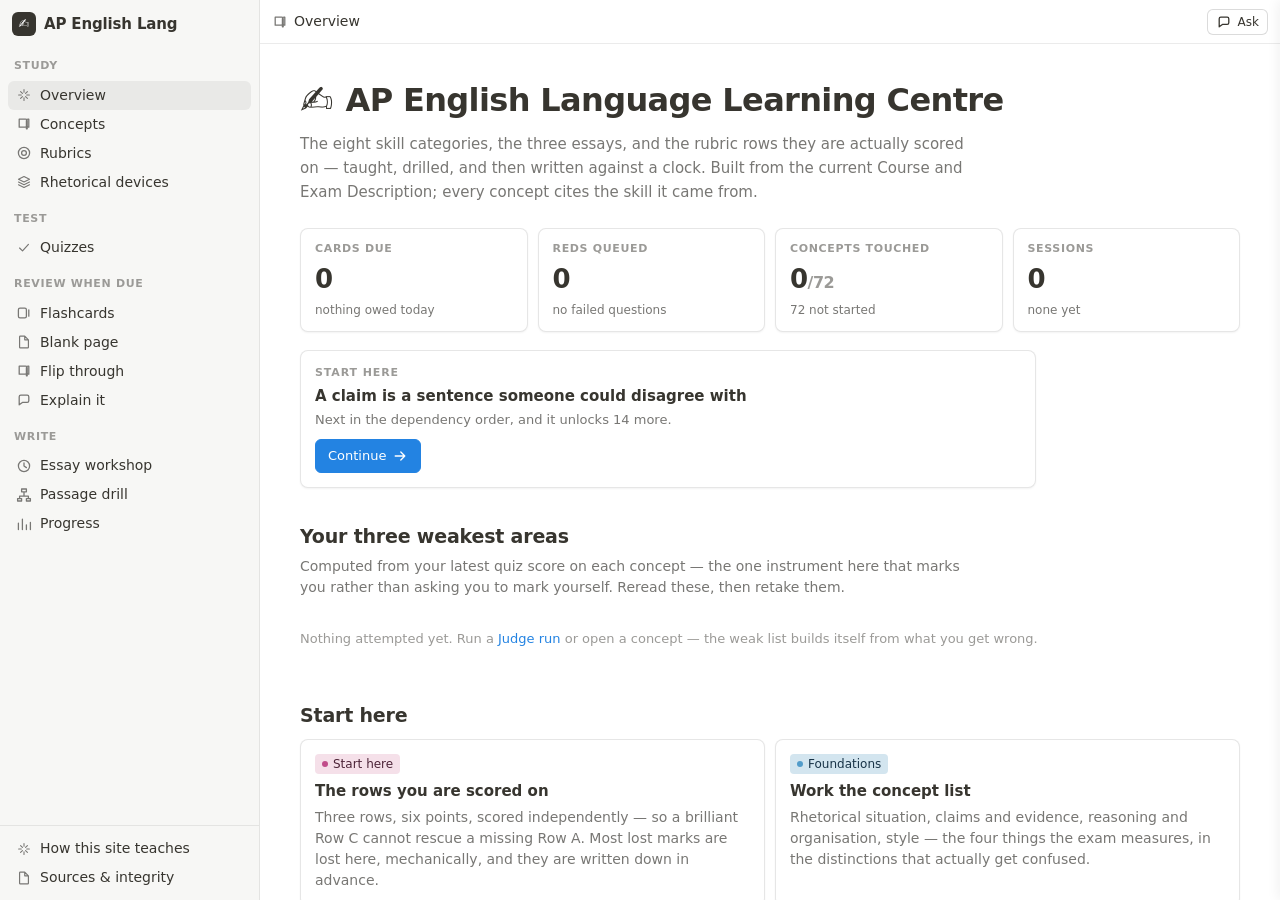
==== commit 3e7f7ab0: "Learning Centre: a graded quiz ends every lesson, and flashcards move behind it The two AP centres n" ====
--- a/docs/learn/ap-english-lang/index.html
+++ b/docs/learn/ap-english-lang/index.html
@@ -155,6 +155,7 @@
      reference, the essay prompts and the drills. Generated; see the note at the
      top of this file. -->
 <script src="content.js"></script>
+<script src="quiz.js"></script>
 
 <script>
 "use strict";
@@ -298,7 +299,8 @@
     {id:"learn",    label:"Concepts",           ico:"book"},
     {id:"rubrics",  label:"Rubrics",            ico:"target"},
     {id:"devices",  label:"Rhetorical devices", ico:"layers"},
-    {id:"cards",    label:"Flashcards",         ico:"cards",  section:"Drill"},
+    {id:"quiz",     label:"Quizzes",            ico:"check",  section:"Test"},
+    {id:"cards",    label:"Flashcards",         ico:"cards",  section:"Review when due"},
     {id:"recall",   label:"Blank page",         ico:"file"},
     {id:"practice", label:"Flip through",       ico:"book"},
     {id:"mock",     label:"Explain it",         ico:"ask"},
@@ -378,6 +380,12 @@
     "are original, and labelled. Where a real released question would be better practice, it is " +
     "cited rather than reproduced. <strong>AP</strong> is a trademark of the College Board.",
 
+  /* The graded end of every lesson, and — because `drivesMastery` is on — what
+     the status word is computed from. See the quiz section of
+     ../shared/centre.js for why a marked quiz, rather than a self-graded
+     flashcard streak, is what a concept's verdict hangs on. */
+  quiz: {items: QUIZ, drivesMastery: true},
+
   concepts:  CONCEPTS,
   cards:     CARDS,
   questions: QUESTIONS,
--- a/docs/learn/shared/centre.css
+++ b/docs/learn/shared/centre.css
@@ -916,3 +916,98 @@
 .srcrow code{background:none;padding:0;color:var(--ink-soft)}
 
 .empty{color:var(--ink-faint);font-size:13px;padding:18px 0}
+
+/* ---- The quiz ---------------------------------------------------------------
+   Two states of one list. Unmarked, an option is a button and the only signal
+   on the page is which one you have picked; marked, the same list is read-only
+   and carries the verdict. Nothing about correctness is drawn before grading —
+   not a tick, not a colour — because the whole value of the instrument is that
+   you commit first.
+
+   Options are set as a stack rather than a grid at every width. A four-option
+   grid looks tidier and is worse: the answers here are sentences, they wrap to
+   different depths, and a two-by-two of ragged blocks makes the reader compare
+   shapes instead of claims. */
+.quizcta{max-width:46rem;margin:0 0 6px}
+.qz-head{display:flex;align-items:center;gap:10px;flex-wrap:wrap}
+.qz-score{font-size:22px;font-weight:700;letter-spacing:-.01em}
+.qz-score .faint{font-size:15px;font-weight:600}
+
+.qz-prog{display:flex;align-items:center;gap:12px;margin:20px 0 6px;max-width:46rem}
+.qz-prog .bar{flex:1}
+.qz-prog .bar > i{background:var(--accent)}
+
+.qzlist{list-style:none;counter-reset:qz;padding:0;margin:18px 0 0;max-width:46rem}
+.qzlist > li.qz{
+  counter-increment:qz;position:relative;
+  border:1px solid var(--card-line);border-radius:var(--radius);background:#fff;
+  padding:16px 20px 14px 54px;margin:0 0 14px;box-shadow:var(--card-shadow);
+}
+.qzlist > li.qz::before{
+  content:counter(qz);position:absolute;left:18px;top:16px;
+  width:22px;height:22px;border-radius:999px;background:var(--pill-grey-bg);
+  color:var(--ink-soft);font-size:12px;font-weight:600;
+  display:flex;align-items:center;justify-content:center;font-variant-numeric:tabular-nums;
+}
+.qzlist.marked > li.qz.ok::before{background:var(--pill-green-bg);color:var(--pill-green-ink)}
+.qzlist.marked > li.qz.bad::before{background:var(--pill-red-bg);color:var(--pill-red-ink)}
+.qz-stem{font-size:15.5px;line-height:1.6;font-weight:500;margin-bottom:12px}
+.qz-opts{display:flex;flex-direction:column;gap:8px}
+
+.qz-opt{
+  display:flex;gap:10px;align-items:flex-start;width:100%;text-align:left;
+  border:1px solid var(--line-strong);border-radius:6px;background:#fff;
+  padding:10px 12px;font:inherit;font-size:14px;line-height:1.55;color:inherit;
+  cursor:pointer;transition:background .12s,border-color .12s;
+}
+.qz-opt:hover{background:var(--hover)}
+.qz-opt.picked{border-color:var(--accent);background:var(--accent-wash);font-weight:500}
+.qz-let{
+  flex:0 0 auto;width:20px;height:20px;border-radius:4px;background:var(--pill-grey-bg);
+  color:var(--ink-soft);font-size:11px;font-weight:600;
+  display:flex;align-items:center;justify-content:center;margin-top:1px;
+}
+.qz-opt.picked .qz-let{background:var(--accent);color:#fff}
+.qz-txt{flex:1;min-width:0}
+/* Marked: no hover, no pointer — it is a record, not a control. */
+.qz-opt.done{cursor:default;background:#fff}
+.qz-opt.done:hover{background:#fff}
+.qz-opt.done.right{border-color:var(--pill-green-dot);background:var(--pill-green-bg)}
+.qz-opt.done.right .qz-let{background:var(--pill-green-dot);color:#fff}
+.qz-opt.done.wrong{border-color:var(--pill-red-dot);background:var(--pill-red-bg)}
+.qz-opt.done.wrong .qz-let{background:var(--pill-red-dot);color:#fff}
+.qz-tag{
+  flex:0 0 auto;font-size:10.5px;font-weight:600;text-transform:uppercase;letter-spacing:.05em;
+  color:var(--ink-soft);align-self:center;
+}
+.qz-opt.done.right .qz-tag{color:var(--pill-green-ink)}
+.qz-opt.done.wrong .qz-tag{color:var(--pill-red-ink)}
+
+.qz-why,.qz-whynot{font-size:13.5px;line-height:1.65;margin-top:12px;padding-left:12px;border-left:2px solid var(--line-strong)}
+.qz-whynot{border-left-color:var(--pill-red-dot)}
+.qz-src{font-size:11.5px;margin-top:10px}
+.qz-submit{
+  display:flex;gap:10px;align-items:center;flex-wrap:wrap;margin:20px 0 0;
+  padding-top:16px;border-top:1px solid var(--line);max-width:46rem;
+}
+.qz-submit .btn[disabled]{opacity:.5;cursor:not-allowed}
+
+/* The verdict. One word, large, in the band's colour — this is the answer to
+   the question the whole lesson was building to, and it should be legible from
+   across the room rather than set as another pill in a row of pills. */
+.qz-verdict{
+  border-radius:var(--radius);padding:18px 22px;margin:18px 0 18px;max-width:46rem;
+  display:grid;grid-template-columns:1fr auto;gap:4px 18px;align-items:baseline;
+}
+.qz-verdict.p-green{background:var(--pill-green-bg);color:var(--pill-green-ink)}
+.qz-verdict.p-yellow{background:var(--pill-yellow-bg);color:var(--pill-yellow-ink)}
+.qz-verdict.p-red{background:var(--pill-red-bg);color:var(--pill-red-ink)}
+.qv-word{font-size:34px;font-weight:700;letter-spacing:-.02em;line-height:1}
+.qv-score{font-size:26px;font-weight:700;letter-spacing:-.01em;text-align:right}
+.qv-score .faint{font-size:17px;font-weight:600;opacity:.65;color:inherit}
+.qv-line{grid-column:1/-1;font-size:13.5px;line-height:1.65;margin-top:8px;opacity:.9}
+@media(max-width:640px){
+  .qzlist > li.qz{padding:14px 14px 12px 44px}
+  .qzlist > li.qz::before{left:12px}
+  .qv-word{font-size:28px}
+}
